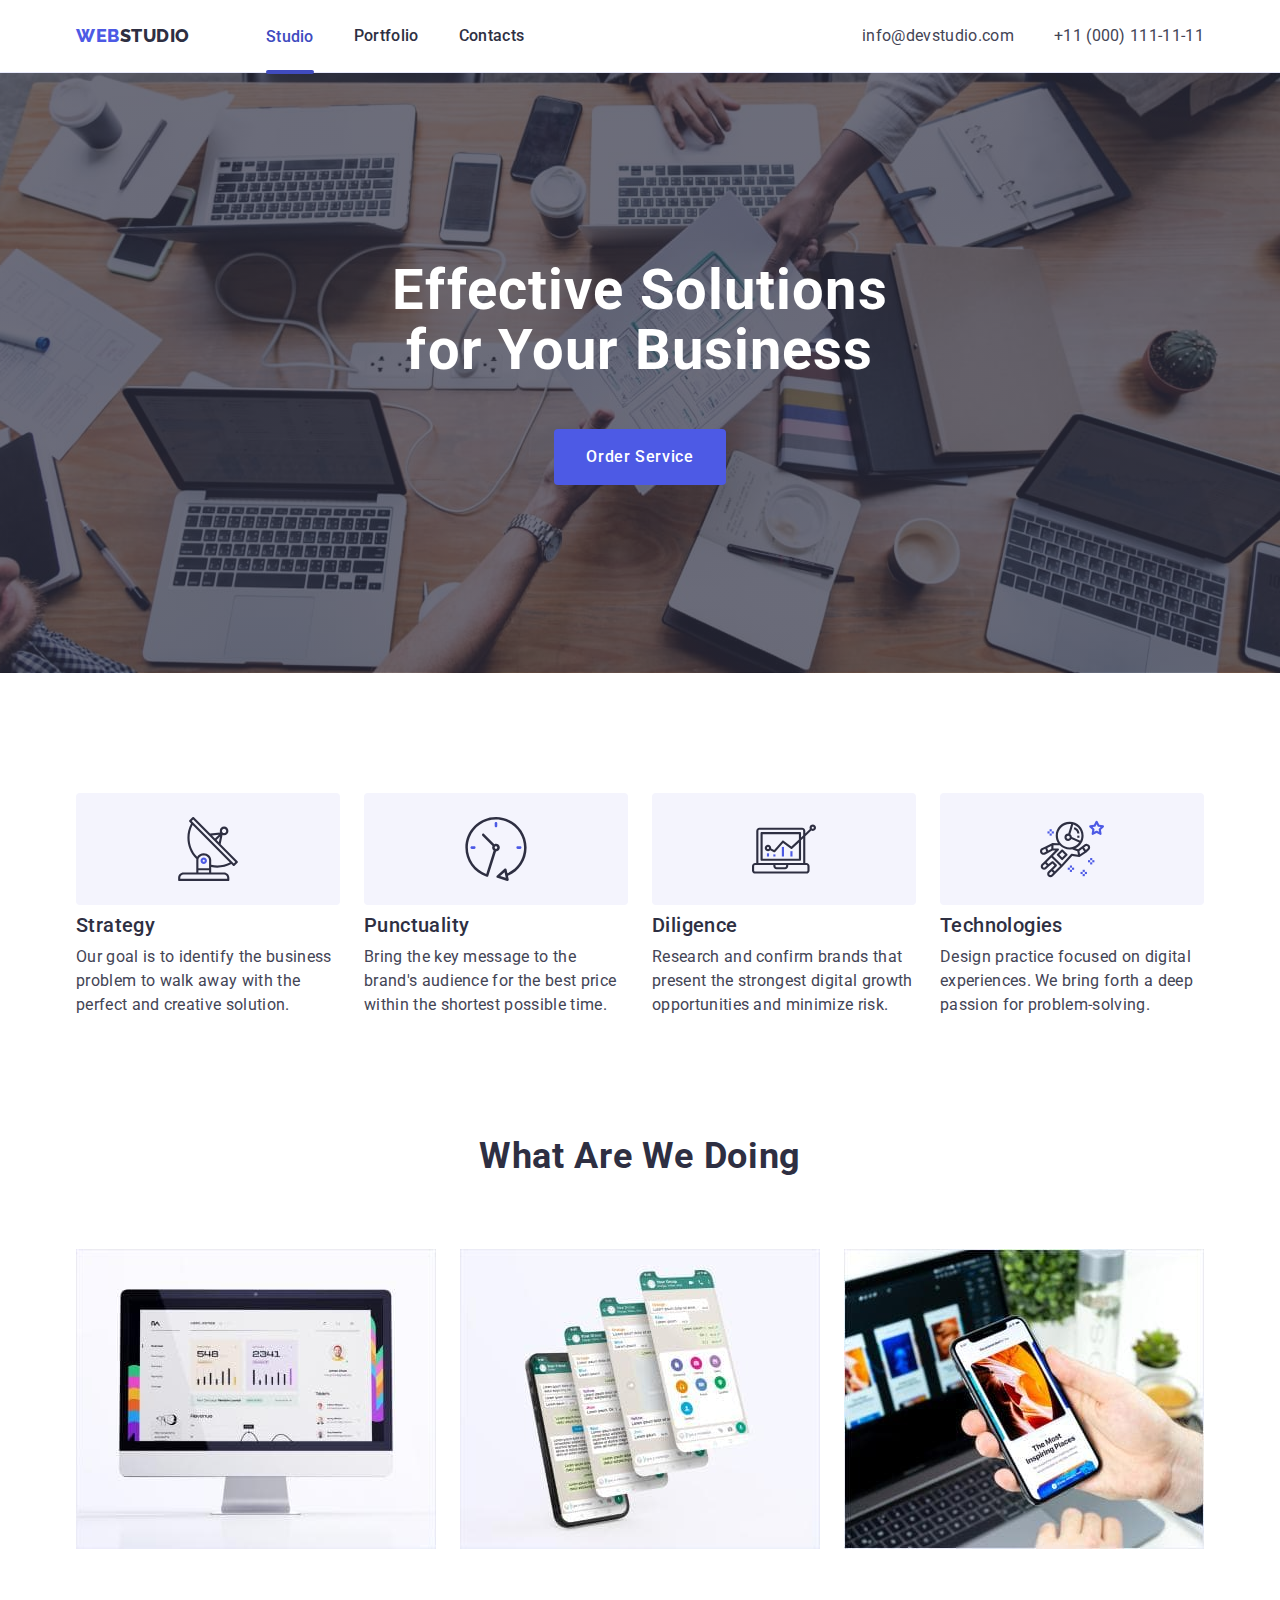
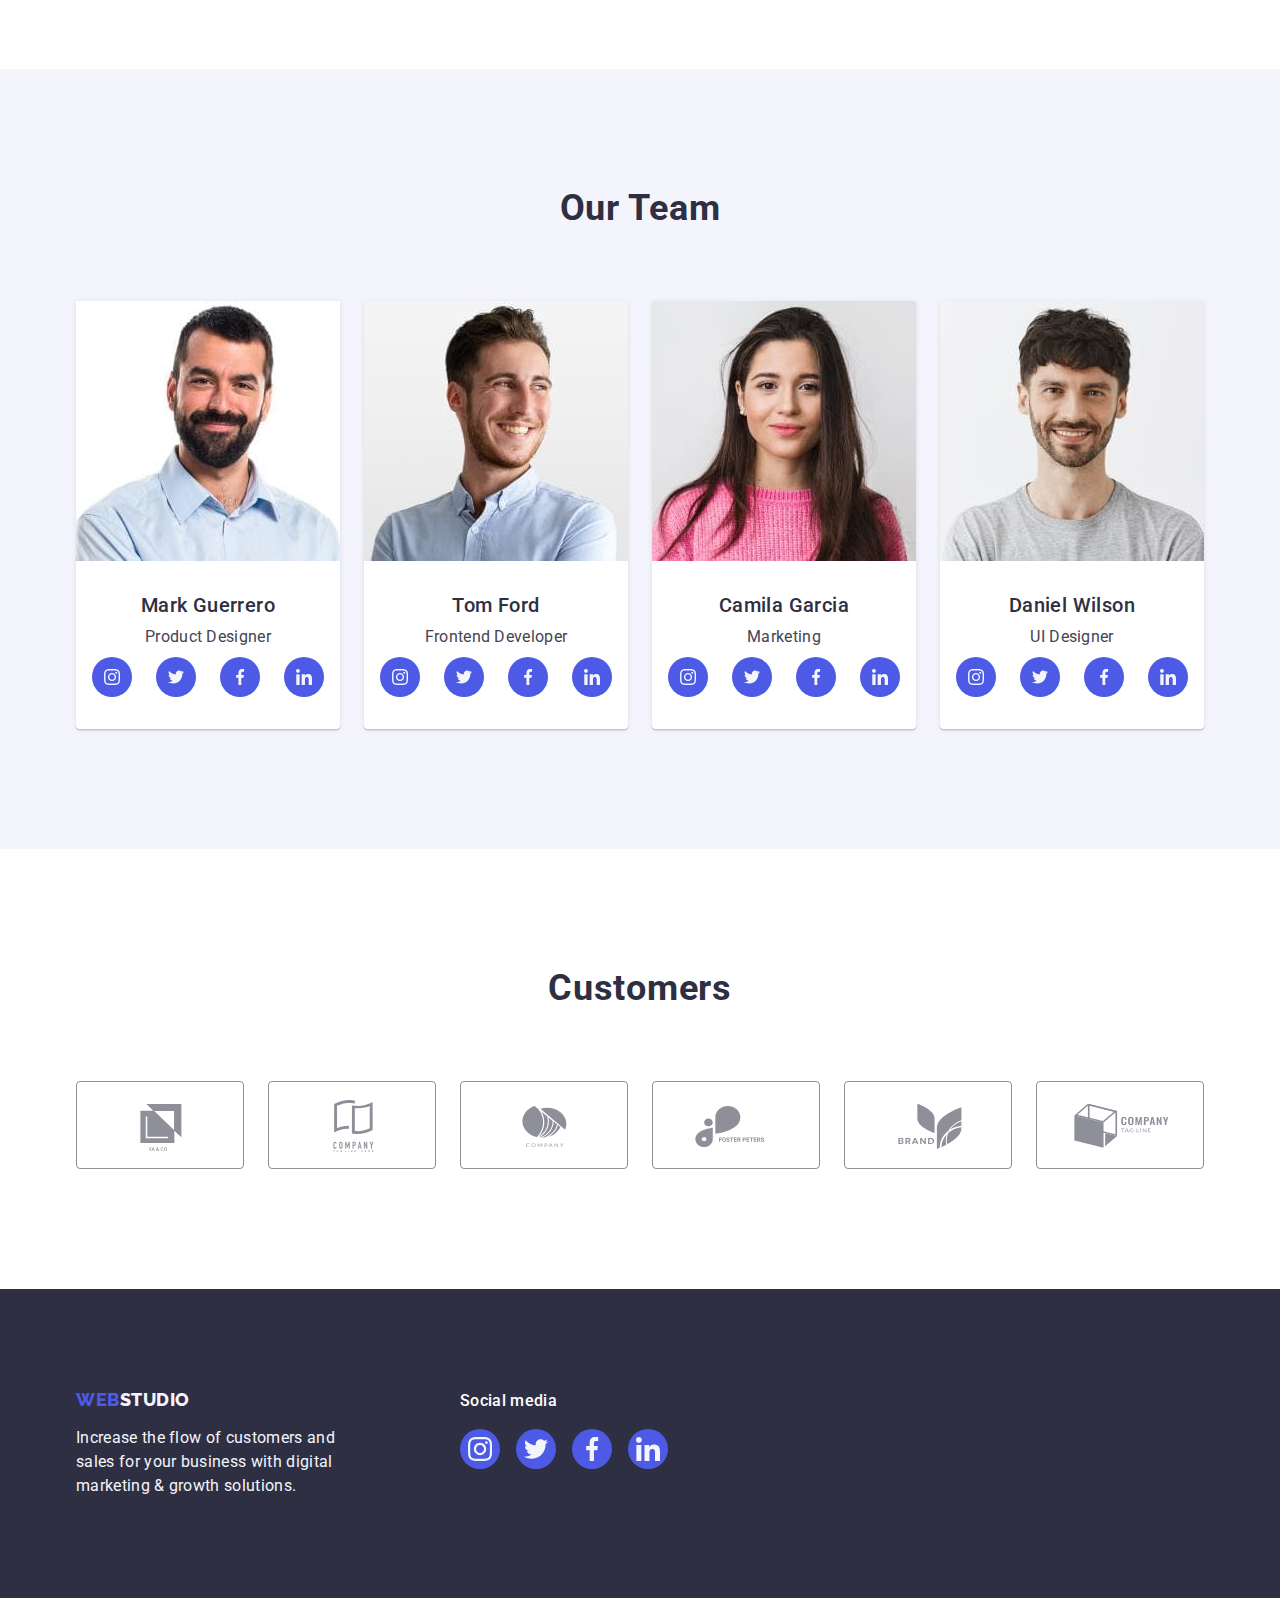
==== index.html @ 76df2cc0 "Initial commit" ====
<!DOCTYPE html>
<html lang="en">
    <head>
        <link rel="stylesheet" href="./css/modern-normalize.min.css" />
        <link rel="preconnect" href="https://fonts.googleapis.com">
        <link rel="preconnect" href="https://fonts.gstatic.com" crossorigin>
        <link
            href="https://fonts.googleapis.com/css2?family=Raleway:wght@800&family=Roboto:wght@400;500;700&display=swap"
            rel="stylesheet">
        <meta charset="utf-8" />
        <meta name="description" content="Web studio services" />
        <title>Web Studio</title>
        <link href="./css/styles.css" rel="stylesheet"/>
    </head>

    <body>
        <header class="header">
            <div class="container header-div">
            <nav class="nav">
                <a class="logo link" href="./index.html">Web<span class="span">Studio</span></a>
                <ul class="list header-ul-l">
                    <li><a class="list-menu-header link current" href="./index.html">Studio</a></li>
                    <li><a class="list-menu-header link" href="./portfolio.html">Portfolio</a></li>
                    <li><a class="list-menu-header link" href="">Contacts</a></li>
                </ul>
            </nav>
            <address class="address">
                <ul class="list header-ul-ll">
                    <li><a class="list-contacts-header link" href="mailto:info@devstudio.com">info@devstudio.com</a></li>
                    <li><a class="list-contacts-header link" href="tel:+110001111111">+11 (000) 111-11-11</a></li>
                </ul>
            </address>
            </div>
        </header>

        <main>
            <section class="first-section container">
                <div class="container">
            <h1 class="title-first-section">Effective Solutions for Your Business</h1>
            <button data-modal-open class="first-section-button" type="button">Order Service</button>
            </div>
            </section>

            <section class="second-section">
                <div class="container">
            <h2 class="visually-hidden">List of features</h2>
            <ul class="l-list-ll-section list">
                <li class="item-l-list-ll-section">
                    <div class="background-icons-ll-section">
                    <svg width="64" height="64">
                        <use href="./images/icons.svg#icon-antenna-1"></use>
                    </svg>
                    </div>
                    <h3 class="second-section-titles">Strategy</h3>
                    <p class="second-section-text">
                        Our goal is to identify the business
                        problem to walk away with the perfect and creative solution.
                    </p>
                </li>
                <li class="item-l-list-ll-section">
                    <div class="background-icons-ll-section">
                    <svg width="64" height="64">
                        <use href="./images/icons.svg#icon-clock-1"></use>
                    </svg>
                    </div>
                    <h3 class="second-section-titles">Punctuality</h3>
                    <p class="second-section-text">
                        Bring the key message to the brand's audience for the best price within the shortest possible time.
                    </p>
                </li>
                <li class="item-l-list-ll-section">
                    <div class="background-icons-ll-section">
                    <svg width="64" height="64">
                        <use href="./images/icons.svg#icon-diagram-1"></use>
                    </svg>
                    </div>
                    <h3 class="second-section-titles">Diligence</h3>
                    <p class="second-section-text">
                        Research and confirm brands that present the strongest digital growth opportunities and minimize risk.
                    </p>
                </li>
                <li class="item-l-list-ll-section">
                    <div class="background-icons-ll-section">
                    <svg width="64" height="64">
                        <use href="./images/icons.svg#icon-astronaut-1"></use>
                    </svg>
                    </div>
                    <h3 class="second-section-titles">Technologies</h3>
                    <p class="second-section-text">
                        Design practice focused on digital experiences. We bring forth a deep passion for problem-solving.
                    </p>
                </li>
            </ul>
            </div>
            </section>

            <section class="third-section">
                <div class="container">
            <h2 class="tytles-h-ll">What are we doing</h2>
            <ul class="l-list-lll-section list">
                <li class="list-l-list-lll-section"><img src="./images/Rectangle_71.jpg" alt="Computer" width="360" height="300" /></li>
                <li class="list-l-list-lll-section"><img src="./images/Rectangle_72.jpg" alt="Displays" width="360" height="300" /></li>
                <li class="list-l-list-lll-section"><img src="./images/Rectangle_73.jpg" alt="Smartphone" width="360" height="300" /></li>
            </ul>
            </div>
            </section>

            <section class="fourth-section">
                <div class="container">
            <h2 class="tytles-h-ll">Our Team</h2>
            <ul class="l-list-llll-section list">
                <li class="list-fourth-section">
                    <img class="img-fourth-section" src="./images/img_1.jpg" alt="Mark"/>
                    <div class="employee-data">
                    <h3 class="fourth-section-h-lll">Mark Guerrero</h3>
                    <p class="fourth-section-p">Product Designer</p>
                    <ul class="list-icons-llll-section list">
                        <li class="background-icons-llll-section">
                            <a class="link-social-llll-section link" href="">
                            <svg class="icons-llll-section" width="16" height="16">
                                <use href="./images/icons.svg#icon-instagram-2"></use>
                            </svg>
                            </a>
                        </li>
                        <li class="background-icons-llll-section">
                            <a class="link-social-llll-section link" href="">
                            <svg class="icons-llll-section" width="16" height="16">
                                <use href="./images/icons.svg#icon-twitter-1"></use>
                            </svg>
                            </a>
                        </li>
                        <li class="background-icons-llll-section">
                            <a class="link-social-llll-section link" href="">
                            <svg class="icons-llll-section" width="16" height="16">
                                <use href="./images/icons.svg#icon-facebook-1"></use>
                            </svg>
                            </a>
                        </li>
                        <li class="background-icons-llll-section">
                            <a class="link-social-llll-section link" href="">
                            <svg class="icons-llll-section" width="16" height="16">
                                <use href="./images/icons.svg#icon-linkedin-1"></use>
                            </svg>
                            </a>
                        </li>
                    </ul>
                    </div>
                </li>
                <li class="list-fourth-section">
                    <img class="img-fourth-section" src="./images/img_2.jpg" alt="Tom"/> 
                    <div class="employee-data">
                    <h3 class="fourth-section-h-lll">Tom Ford</h3>
                    <p class="fourth-section-p">Frontend Developer</p>
                    <ul class="list-icons-llll-section list">
                        <li class="background-icons-llll-section">
                            <a class="link-social-llll-section link" href="">
                                <svg class="icons-llll-section" width="16" height="16">
                                    <use href="./images/icons.svg#icon-instagram-2"></use>
                                </svg>
                            </a>
                        </li>
                        <li class="background-icons-llll-section">
                            <a class="link-social-llll-section link" href="">
                                <svg class="icons-llll-section" width="16" height="16">
                                    <use href="./images/icons.svg#icon-twitter-1"></use>
                                </svg>
                            </a>
                        </li>
                        <li class="background-icons-llll-section">
                            <a class="link-social-llll-section link" href="">
                                <svg class="icons-llll-section" width="16" height="16">
                                    <use href="./images/icons.svg#icon-facebook-1"></use>
                                </svg>
                            </a>
                        </li>
                        <li class="background-icons-llll-section">
                            <a class="link-social-llll-section link" href="">
                                <svg class="icons-llll-section" width="16" height="16">
                                    <use href="./images/icons.svg#icon-linkedin-1"></use>
                                </svg>
                            </a>
                        </li>
                    </ul>
                    </div>
                </li>
                <li class="list-fourth-section">
                    <img class="img-fourth-section" src="./images/img_3.jpg" alt="Camila"/>
                    <div class="employee-data">
                    <h3 class="fourth-section-h-lll">Camila Garcia</h3>
                    <p class="fourth-section-p">Marketing</p>
                    <ul class="list-icons-llll-section list">
                        <li class="background-icons-llll-section">
                            <a class="link-social-llll-section link" href="">
                                <svg class="icons-llll-section" width="16" height="16">
                                    <use href="./images/icons.svg#icon-instagram-2"></use>
                                </svg>
                            </a>
                        </li>
                        <li class="background-icons-llll-section">
                            <a class="link-social-llll-section link" href="">
                                <svg class="icons-llll-section" width="16" height="16">
                                    <use href="./images/icons.svg#icon-twitter-1"></use>
                                </svg>
                            </a>
                        </li>
                        <li class="background-icons-llll-section">
                            <a class="link-social-llll-section link" href="">
                                <svg class="icons-llll-section" width="16" height="16">
                                    <use href="./images/icons.svg#icon-facebook-1"></use>
                                </svg>
                            </a>
                        </li>
                        <li class="background-icons-llll-section">
                            <a class="link-social-llll-section link" href="">
                                <svg class="icons-llll-section" width="16" height="16">
                                    <use href="./images/icons.svg#icon-linkedin-1"></use>
                                </svg>
                            </a>
                        </li>
                    </ul>
                    </div>
                </li>
                <li class="list-fourth-section">
                    <img class="img-fourth-section" src="./images/img_4.jpg" alt="Daniel"/>
                    <div class="employee-data">
                    <h3 class="fourth-section-h-lll">Daniel Wilson</h3>
                    <p class="fourth-section-p">UI Designer</p>
                    <ul class="list-icons-llll-section list">
                        <li class="background-icons-llll-section">
                            <a class="link-social-llll-section link" href="">
                                <svg class="icons-llll-section" width="16" height="16">
                                    <use href="./images/icons.svg#icon-instagram-2"></use>
                                </svg>
                            </a>
                        </li>
                        <li class="background-icons-llll-section">
                            <a class="link-social-llll-section link" href="">
                                <svg class="icons-llll-section" width="16" height="16">
                                    <use href="./images/icons.svg#icon-twitter-1"></use>
                                </svg>
                            </a>
                        </li>
                        <li class="background-icons-llll-section">
                            <a class="link-social-llll-section link" href="">
                                <svg class="icons-llll-section" width="16" height="16">
                                    <use href="./images/icons.svg#icon-facebook-1"></use>
                                </svg>
                            </a>
                        </li>
                        <li class="background-icons-llll-section">
                            <a class="link-social-llll-section link" href="">
                                <svg class="icons-llll-section" width="16" height="16">
                                    <use href="./images/icons.svg#icon-linkedin-1"></use>
                                </svg>
                            </a>
                        </li>
                    </ul>
                    </div>
                </li>
            </ul>
            </div>
            </section>

            <section class="fifth-section">
                <div class="container">
                    <h2 class="tytles-h-ll">Customers</h2>
                    <ul class="list-icons-fifth-section list">
                        <li class="background-icons-fifth-section">
                            <a class="link-icons-fifth-section link" href="">
                            <svg class="svg-fifth-section" width="104" height="56">
                                <use href="./images/icons.svg#icon-Logo"></use>
                            </svg>
                            </a>
                        </li>
                        <li class="background-icons-fifth-section">
                            <a class="link-icons-fifth-section link" href="">
                                <svg class="svg-fifth-section" width="104" height="56">
                                <use href="./images/icons.svg#icon-Logo-1"></use>
                            </svg>
                            </a>
                        </li>
                        <li class="background-icons-fifth-section">
                            <a class="link-icons-fifth-section link" href="">
                                <svg class="svg-fifth-section" width="104" height="56">
                                <use href="./images/icons.svg#icon-Logo-2"></use>
                            </svg>
                            </a>
                        </li>
                        <li class="background-icons-fifth-section">
                            <a class="link-icons-fifth-section link" href="">
                                <svg class="svg-fifth-section" width="104" height="56">
                                <use href="./images/icons.svg#icon-logo_4"></use>
                            </svg>
                            </a>
                        </li>
                        <li class="background-icons-fifth-section">
                            <a class="link-icons-fifth-section link" href="">
                                <svg class="svg-fifth-section" width="104" height="56">
                                <use href="./images/icons.svg#icon-Logo-3"></use>
                            </svg>
                            </a>
                        </li>
                        <li class="background-icons-fifth-section">
                            <a class="link-icons-fifth-section link" href="">
                                <svg class="svg-fifth-section" width="104" height="56">
                                <use href="./images/icons.svg#icon-Logo-4"></use>
                            </svg>
                            </a>
                        </li>
                    </ul>
                </div>
            </section>
        </main>

        <footer class="footer">
            <div class="container all-footer">
                <div class="logo-p-footer">
            <a class="logo-footer link" href="./index.html">Web<span class="second-span">Studio</span></a>
            <p class="footer-p">Increase the flow of customers and sales for your business with digital marketing & growth solutions.</p>
            </div>
            <div class="second-section-footer">
            <p class="p-ll-footer">Social media</p>
            <ul class="list-icons-footer-section list">
                <li class="background-icons-footer-section">
                    <a href="" class="link-social-footer-section link">
                    <svg class="icons-footer-section" width="24" height="24">
                        <use href="./images/icons.svg#icon-instagram-2"></use>
                    </svg>
                    </a>
                </li>
                <li class="background-icons-footer-section">
                    <a href="" class="link-social-footer-section link">
                        <svg class="icons-footer-section" width="24" height="24">
                        <use href="./images/icons.svg#icon-twitter-1"></use>
                    </svg>
                    </a>
                </li>
                <li class="background-icons-footer-section">
                    <a href="" class="link-social-footer-section link">
                        <svg class="icons-footer-section" width="24" height="24">
                        <use href="./images/icons.svg#icon-facebook-1"></use>
                    </svg>
                    </a>
                </li>
                <li class="background-icons-footer-section">
                    <a href="" class="link-social-footer-section link">
                        <svg class="icons-footer-section" width="24" height="24">
                        <use href="./images/icons.svg#icon-linkedin-1"></use>
                    </svg>
                    </a>
                </li>
            </ul>
            </div>
            </div>
        </footer>

        <div data-modal class="backdrop is-hidden">
            <div class="modal-window">
                <button type="button" data-modal-close class="modal-close">
                    <svg class="close" width="8" height="8">
                        <use href="./images/icons.svg#icon-close-black-18dp-2-1"></use>
                    </svg>
                </button>
            </div>
        </div>
        <script src="./js/modal.js"></script>
    </body>
</html>
---- css/styles.css ----
:root{
    --all-background: #FFFFFF;
    --text-color: #2E2F42;
    --logo-first: #4d5ae5;
    --logo-second: #2e2f42;
    --text-header-normal: #2e2f42;
    --text-header-contacts-normal: #434455;
    --text-header-hover: #404BBF;
    --title-background: #2E2F42;
    --title-button-normal: #4D5AE5;
    --title-button-hover: #404BBF;
    --title-text: #FFFFFF;
    --main-background-first: #F4F4FD;
    --text-dark-background: #f4f4fd;
    --first-button-portfolio-normal: #F4F4FD;
    --first-button-portfolio-hover: #404BBF;
    --text-first-button-portfolio: #4d5ae5;
    --text-first-portfolio-hover: #FFFFFF;
    --positions-team:#434455;
    --footer-text: #F4F4FD;
    --first-inscription-cards: #2E2F42;
    --second--inscription-cards: #434455;
    --second-section-text: #434455;
    --second-section-titles: #2e2f42;
    --fourth-section-titles: #2e2f42;
    --tytles-h-ll: #2e2f42;
}

*{
    box-sizing: border-box;
}

body{
    font-family: "Roboto", sans-serif;
    color: #434455;
    background-color: var(--all-background);
}

h1, h2, h3, h4, h5, h6, p{
    margin-top: 0;
    margin-bottom: 0;
} 

ul{
    margin-top: 0;
    margin-bottom: 0;
    padding-left: 0;
}

img{
    display: block;
}

.link{
    text-decoration: none;
}

button{
    cursor: pointer;
}

.container {
    width: 100%;
    max-width: 1158px;
    margin: 0 auto;
    padding-left: 15px;
    padding-right: 15px;
}

.header{
    border-bottom: 1px solid #E7E9FC;
    box-shadow: 0px 2px 1px rgba(46, 47, 66, 0.08),
    0px 1px 1px rgba(46, 47, 66, 0.16),
    0px 1px 6px rgba(46, 47, 66, 0.08);
}

.header-div{
    display: flex;
}

.nav{
    display: flex;
    align-items: center;
}

.header-ul-l{
    display: flex;
}

.header-ul-ll {
    display: flex;
    align-items: center;
}

header .list{
    gap: 40px;
}

.logo{
    color: var(--logo-first);
    text-decoration: none;
    font-family: "Raleway", sans-serif;
    font-size: 18px;
    font-weight: 800;
    text-transform: uppercase;
    line-height: 1.17;
    letter-spacing: 0.03em;
    margin-right: 76px;
}

.span{
    color: var(--logo-second);
}

.portfolio-span {
    color: var(--logo-second);
}

.list{
    list-style: none;
}

.list-menu-header{
    color: var(--text-header-normal);
    font-size: 16px;
    font-weight: 500;
    line-height: 1.5;
    letter-spacing: 0.02em;
    padding: 24px 0;
    display: block;
    transition-property: color;
    transition-duration: 250ms;
    transition-timing-function: cubic-bezier(0.4, 0, 0.2, 1);
}

.list-menu-header:hover,
.list-menu-header:focus{
    color: var(--text-header-hover);
}

.list-menu-header:hover,
.list-menu-header:focus {
    color: var(--text-header-hover);
}

.current{
    position: relative;
    color: #404BBF;
    bottom: -1px;
}

.current::after{
    content: "";
    position: absolute;
    width: 100%;
    height: 4px;
    border-radius: 2px;
    background:#404BBF;
    bottom: 0px;
    left: 0;
    bottom: -1px;
}

.list-menu-header:hover,
.list-menu-header:focus {
    color: var(--text-header-hover);
}

.list{
    list-style: none;
}

.address{
    font-style: normal;
    margin-left: auto;
}

.list-contacts-header{
    color: var(--text-header-contacts-normal);
    font-size: 16px;
    line-height: 1.5;
    letter-spacing: 0.02em;
    padding: 24px 0;
    display: block;
    transition-property: color;
    transition-duration: 250ms;
    transition-timing-function: cubic-bezier(0.4, 0, 0.2, 1);
}

.list-contacts-header:hover,
.list-contacts-header:focus {
    color: var(--text-header-hover);
}

.list-contacts-header:hover,
.list-contacts-header:focus {
    color: var(--text-header-hover);
}

.first-section{
    background-color: var(--title-background);
    text-align: center;
    padding: 188px 0;
    background-image: linear-gradient(rgba(46, 47, 66, 0.7),
                rgba(46, 47, 66, 0.7)), url(../images/hero-bg.jpg);
    background-position: 50% 50%; 
    max-width: 1440px;
    width: 100%;
    background-repeat: no-repeat;
    background-size: cover;
}

.title-first-section{
    color: var(--title-text);
    font-size: 56px;
    font-weight: 700;
    line-height: 1.07;
    letter-spacing: 0.02em;
    width: 100%;
    max-width: 496px;
    margin-left: auto;
    margin-right: auto;
}

.first-section-button{
    background-color: var(--title-button-normal);
    color: var(--title-text);
    font-size: 16px;
    font-weight: 500;
    line-height: 1.5;
    letter-spacing: 0.04em;
    font-family: "Roboto", sans-serif;
    display: block;
    padding: 16px 32px;
    border-radius: 4px;
    min-width: 169px;
    height: 56px;
    border: none;
    cursor: pointer;
    margin-left: auto;
    margin-right: auto;
    margin-top: 48px;
    transition: background-color 250ms cubic-bezier(0.4, 0, 0.2, 1);
}

.first-section-button:hover,
.first-section-button:focus{
    background-color: var(--title-button-hover);
}

.second-section{
    padding: 120px 0;
}

.background-icons-ll-section{
    position: relative;
    width: 264px;
    height: 112px;
    border-radius: 4px;
    background-color:  #F4F4FD;
    margin-bottom: 8px;
    display: flex;
    align-items: center;
    justify-content: center;
}

.visually-hidden {
    position: absolute;
    width: 1px;
    height: 1px;
    margin: -1px;
    border: 0;
    padding: 0;
    white-space: nowrap;
    clip-path: inset(100%);
    clip: rect(0 0 0 0);
    overflow: hidden;
}

.l-list-ll-section{
    gap: 24px;
    display: flex;
}

.item-l-list-ll-section{
    width: calc((100% - 72px)/4);
}

.ll-list-ll-section>li{
    border: 1px solid #E7E9FC;
}

.second-section-titles{
    color: var(--second-section-titles);
    font-size: 20px;
    font-weight: 500;
    line-height: 1.2;
    letter-spacing: 0.02em;
    text-align: left;
    margin-bottom: 8px;
}

.second-section-text{
    font-size: 16px;
    line-height: 1.5;
    letter-spacing: 0.02em;
    text-align: left;
    color: var(--second-section-text);
}

.third-section{
    padding-bottom: 120px;
}

.tytles-h-ll{
    font-size: 36px;
    font-weight: 700;
    line-height: 1.11;
    letter-spacing: 0.02em;
    text-align: center;
    text-transform: capitalize;
    color: var(--tytles-h-ll);
    margin-bottom: 72px;
    margin-left: auto;
    margin-right: auto;
}

.l-list-lll-section {
    display: flex;
    gap: 24px;
    justify-content: center;
}

.list-l-list-lll-section{
    width: calc((100% - 48px)/3);
}

.fourth-section{
    background-color: var(--main-background-first);
    padding: 120px 0;
}

.l-list-llll-section{
    display: flex;
    gap: 24px;
    justify-content: center;
}

.img-fourth-section{
    max-width: 264px;
    width:100%;
}

.list-icons-llll-section{
    display: flex;
    gap: 24px;
    justify-content: center;
    margin-top: 8px;
}

.background-icons-llll-section{
    position: relative;
    width: 40px;
    height: 40px;
}

.link-social-llll-section {
    width: 100%;
    height: 100%;
    background-color: #4D5AE5;
    border-radius: 50%;
    display: flex;
    align-items: center;
    justify-content: center;
    transition-property: background-color;
    transition-duration: 250ms;
    transition-timing-function: cubic-bezier(0.4, 0, 0.2, 1);
}

.link-social-llll-section:hover,
.link-social-llll-section:focus {
    background-color: #404bbf;
}

.icons-llll-section{
    fill:#f4f4fd;
}

.list-fourth-section{
    background-color: #FFFFFF;
    border-radius: 0px 0px 4px 4px;
    box-shadow: 0px 2px 1px 0px rgba(46, 47, 66, 0.08), 0px 1px 1px 0px rgba(46, 47, 66, 0.16), 0px 1px 6px 0px rgba(46, 47, 66, 0.08);
    width: calc((100% - 72px)/4);
}

.employee-data{
    padding: 32px 0;
}

.fourth-section-h-lll{
    color: var(--fourth-section-titles);
    font-size: 20px;
    font-weight: 500;
    line-height: 1.2;
    letter-spacing: 0.02em;
    text-align: center;    
    margin-bottom: 8px;
}

.fourth-section-p {
    color: var(--positions-team);
    font-size: 16px;
    line-height: 1.5;
    letter-spacing: 0.02em;
    text-align: center;
}

.fifth-section{
    padding: 120px 0;
}

.list-icons-fifth-section{
    display: flex;
    gap: 24px;
}

.background-icons-fifth-section{
    width: calc((100% - 24px*5)/6);
    height: 88px;
}

.link-icons-fifth-section{
    width: 100%;
    height: 100%;
    border: 1px solid #8e8f99;
    border-radius: 4px;
    display: flex;
    align-items: center;
    justify-content: center;
    color: #8e8f99;
    transition: border-color 250ms cubic-bezier(0.4, 0, 0.2, 1),
        color 250ms cubic-bezier(0.4, 0, 0.2, 1);
}

.link-icons-fifth-section:hover,
.link-icons-fifth-section:focus{
    border-color: #404bbf;
    color: #404bbf;
}

.svg-fifth-section{
    fill: currentColor;
}

.footer{
    background-color: var(--title-background);
    padding: 100px 0;
}

.all-footer{
    display: flex;
    align-items: baseline;
}

.logo-p-footer{
    margin-right: 120px;
}

.logo-footer{
    color: var(--logo-first);
    text-decoration: none;
    font-family: "Raleway", sans-serif;
    font-size: 18px;
    font-weight: 800;
    text-transform: uppercase;
    line-height: 1.17;
    letter-spacing: 0.03em;
    display: inline-block;
    margin-bottom: 16px;
}

.second-span {
    color: var(--text-dark-background);
}

.footer-p{
    color: var(--footer-text);
    font-size: 16px;
    line-height: 1.5;
    letter-spacing: 0.02em;
    text-align: left;
    width: 100%;
    max-width: 264px;
}

.p-ll-footer{
    font-size: 16px;
    font-style: normal;
    font-weight: 500;
    line-height: 1.5;
    letter-spacing: 0.02em;
    color: #FFFFFF;
    margin-bottom: 16px;
}

.list-icons-footer-section{
    display: flex;
    gap: 16px;
}

.background-icons-footer-section{
    width: 40px;
    height: 40px;
}

.link-social-footer-section{
    width: 100%;
    height: 100%;
    background-color: #4d5ae5;
    border-radius: 50%;
    align-items: center;
    justify-content: center;
    display: flex;
    transition: background-color 250ms cubic-bezier(0.4, 0, 0.2, 1); 
}

.link-social-footer-section:hover,
.link-social-footer-section:focus{
    background-color: #31d0aa;
}

.icons-footer-section{
    fill: #f4f4fd;
}

.backdrop{
    background-color: rgba(46, 47, 66, 0.40);
    width: 100%;
    height: 100%;
    position: fixed;    
    top: 0;
    left: 0;
    transition: opacity 250ms cubic-bezier(0.4, 0, 0.2, 1), visibility 250ms cubic-bezier(0.4, 0, 0.2, 1);
}

.is-hidden{
    visibility: hidden;
    opacity: 0;
    pointer-events: none;
}

.modal-window{
    position: absolute;
    top: 50%;
    left: 50%;
    transform: translate(-50%, -50%) scale(1);
    background: #fcfcfc;
    width: 408px;
    min-height: 584px;
    border-radius: 4px;
    box-shadow: 0px 1px 1px rgba(0, 0, 0, 0.14),
        0px 1px 3px rgba(0, 0, 0, 0.12),
        0px 2px 1px rgba(0, 0, 0, 0.2);
    transition: transform 250ms cubic-bezier(0.4, 0, 0.2, 1);
}

.modal-close{
    position: absolute;
    background-color: #e7e9fc;
    width: 24px;
    height: 24px;
    top:24px;
    right: 24px;
    border: 1px solid rgba(0, 0, 0, 0.1);
    border-radius: 50%;
    display: flex;
    align-items: center;
    justify-content: center;
    padding: 0;
    transition: background-color 250ms cubic-bezier(0.4, 0, 0.2, 1), border 250ms cubic-bezier(0.4, 0, 0.2, 1);
}

.modal-close:hover,
.modal-close:focus{
    background-color: #404bbf;
    border: none;
    fill:#ffffff;
}

.close{
    transition: fill 250ms cubic-bezier(0.4, 0, 0.2, 1);
}



.first-section-portfolio{
    padding: 96px 0 120px 0;
}

.portfolio-l-list{
    display: flex;
    gap: 24px;
    justify-content: center;
    margin-bottom: 72px;
}

.first-button {
    background-color: var(--first-button-portfolio-normal);
    color: var(--text-first-button-portfolio);
    font-family: "Roboto", sans-serif;
    font-size: 16px;
    font-weight: 500;
    line-height: 1.5;
    letter-spacing: 0.04em;
    text-align: center;
    border-radius: 4px;
    border: 1px solid #E7E9FC;
    padding: 12px 24px;
    transition: color 250ms cubic-bezier(0.4, 0, 0.2, 1),
        background-color 250ms cubic-bezier(0.4, 0, 0.2, 1),
        border-color 250ms cubic-bezier(0.4, 0, 0.2, 1),
        box-shadow 250ms cubic-bezier(0.4, 0, 0.2, 1);
}

.first-button:hover,
.first-button:focus{
    background-color: var(--first-button-portfolio-hover);
    color: var(--text-first-portfolio-hover);
    border: 1px solid transparent;
    box-shadow: 0px 3px 1px rgba(0, 0, 0, 0.1),
        0px 2px 1px rgba(0, 0, 0, 0.08),
        0px 2px 2px rgba(0, 0, 0, 0.12);
}

.portfolio-ll-list{
    display: flex;
    flex-wrap: wrap;
    column-gap: 24px;
    row-gap: 48px;
}

.item-portfolio-ll-list{
    width: calc((100% - 48px) / 3);
}

.link-portfolio-ll-list{
    display: block;
    transition-property: box-shadow;
        transition-duration: 250ms;
        transition-timing-function: cubic-bezier(0.4, 0, 0.2, 1);
}

.link-portfolio-ll-list:hover,
.link-portfolio-ll-list:focus{
    box-shadow: 0px 1px 6px rgba(46, 47, 66, 0.08),
        0px 1px 1px rgba(46, 47, 66, 0.16),
        0px 2px 1px rgba(46, 47, 66, 0.08);
}

.img-overlay-portfolio{
    position: relative;
    overflow: hidden;
    width: 100%;
    height: 100%;
}

.overlay-portfolio{
    position: absolute;
    top: 0;
    left: 0;
    width: 100%;
    height: 100%;
    background-color: #4D5AE5;
    font-size: 16px;
    font-style: normal;
    font-weight: 400;
    line-height: 24px;
    letter-spacing: 0.32px;
    color: #F4F4FD;
    padding: 40px 32px;
    transform: translateY(100%);
    z-index: 3;
    transition-property: transform;
    transition-duration: 250ms;
    transition-timing-function: cubic-bezier(0.4, 0, 0.2, 1);
}

.link-portfolio-ll-list:hover .overlay-portfolio,
.link-portfolio-ll-list:focus .overlay-portfolio{
    transform: translateY(0);
}

.application-data{
    padding: 32px 16px;
    border: 1px solid #E7E9FC;
    border-top: none;
}

.title-text-cards-portfolio{
    color:var(--first-inscription-cards);
    font-size: 20px;
    font-weight: 500;
    line-height: 1.2;
    letter-spacing: 0.02em;
    text-align: left;
    margin-bottom: 8px;
}

.text-cards-portfolio{
    color: var(--second--inscription-cards);
    font-size: 16px;
    line-height: 1.5;
    letter-spacing: 0.02em;
}
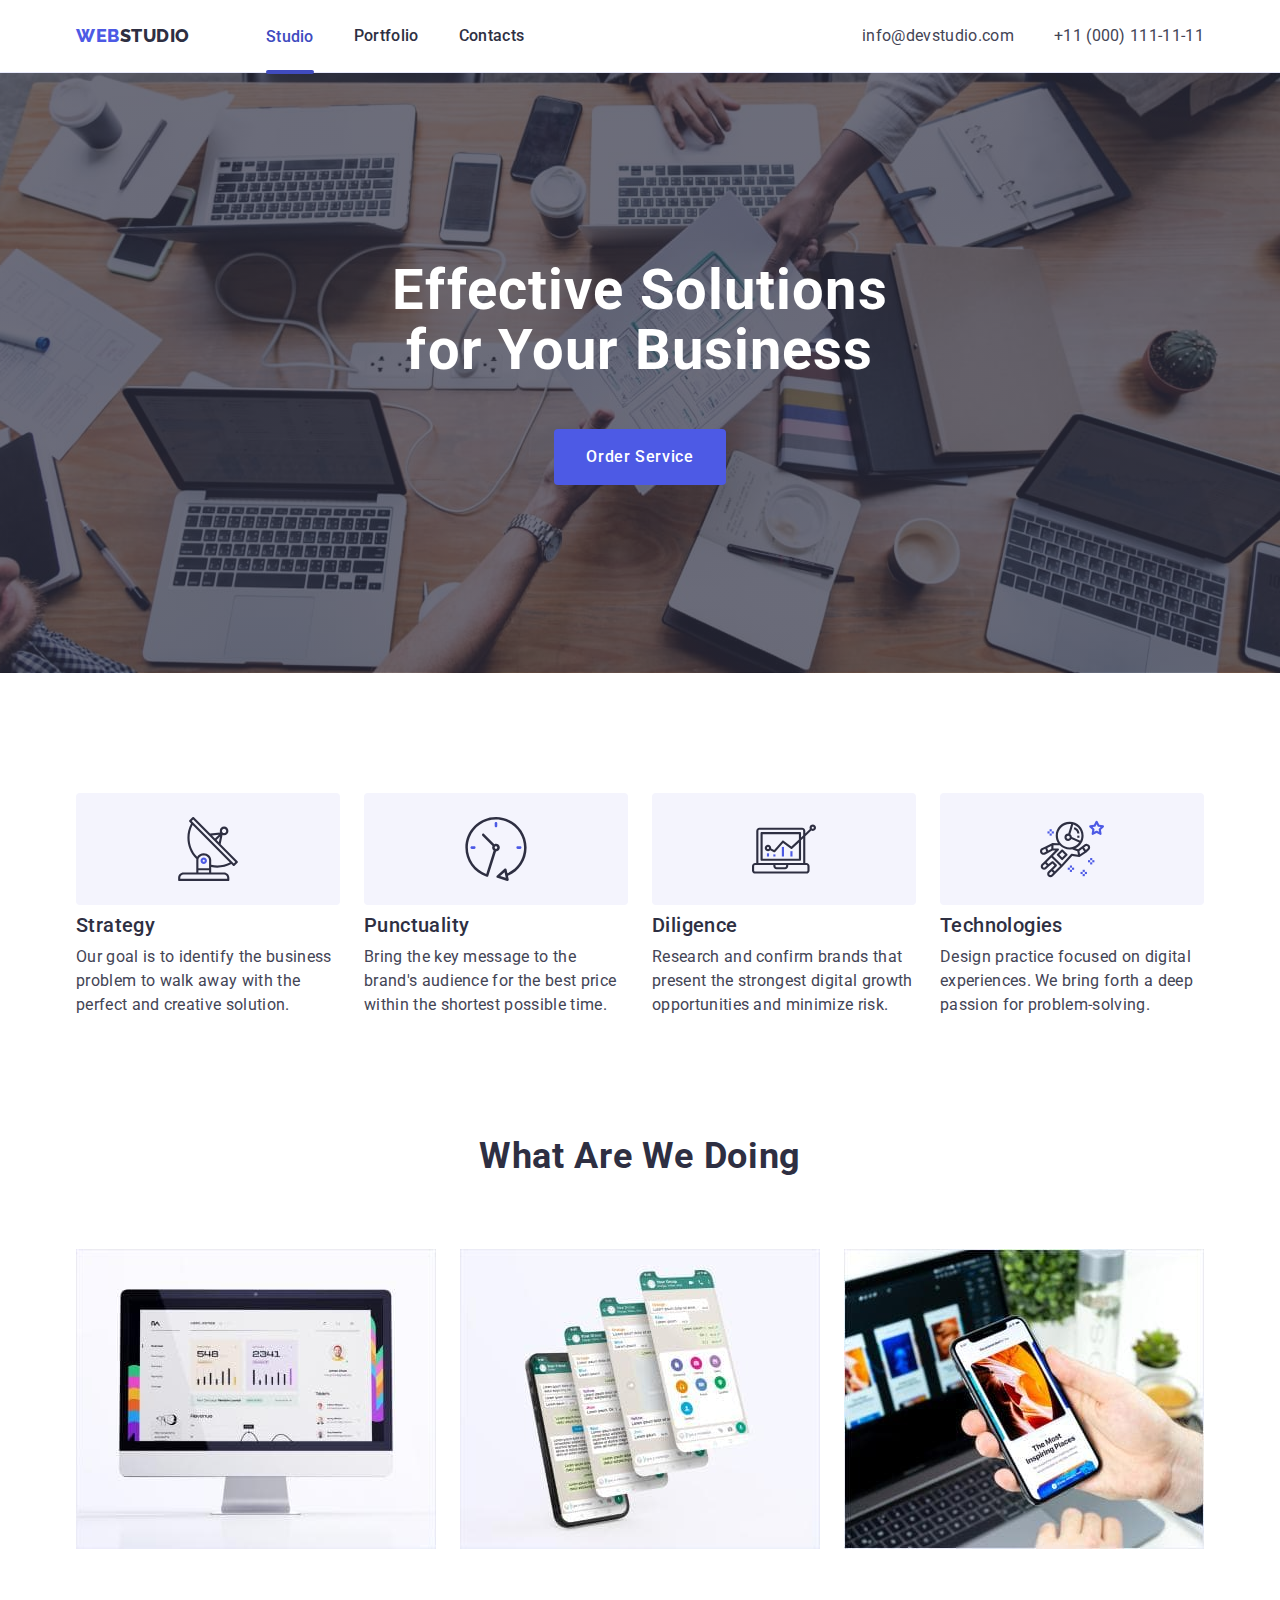
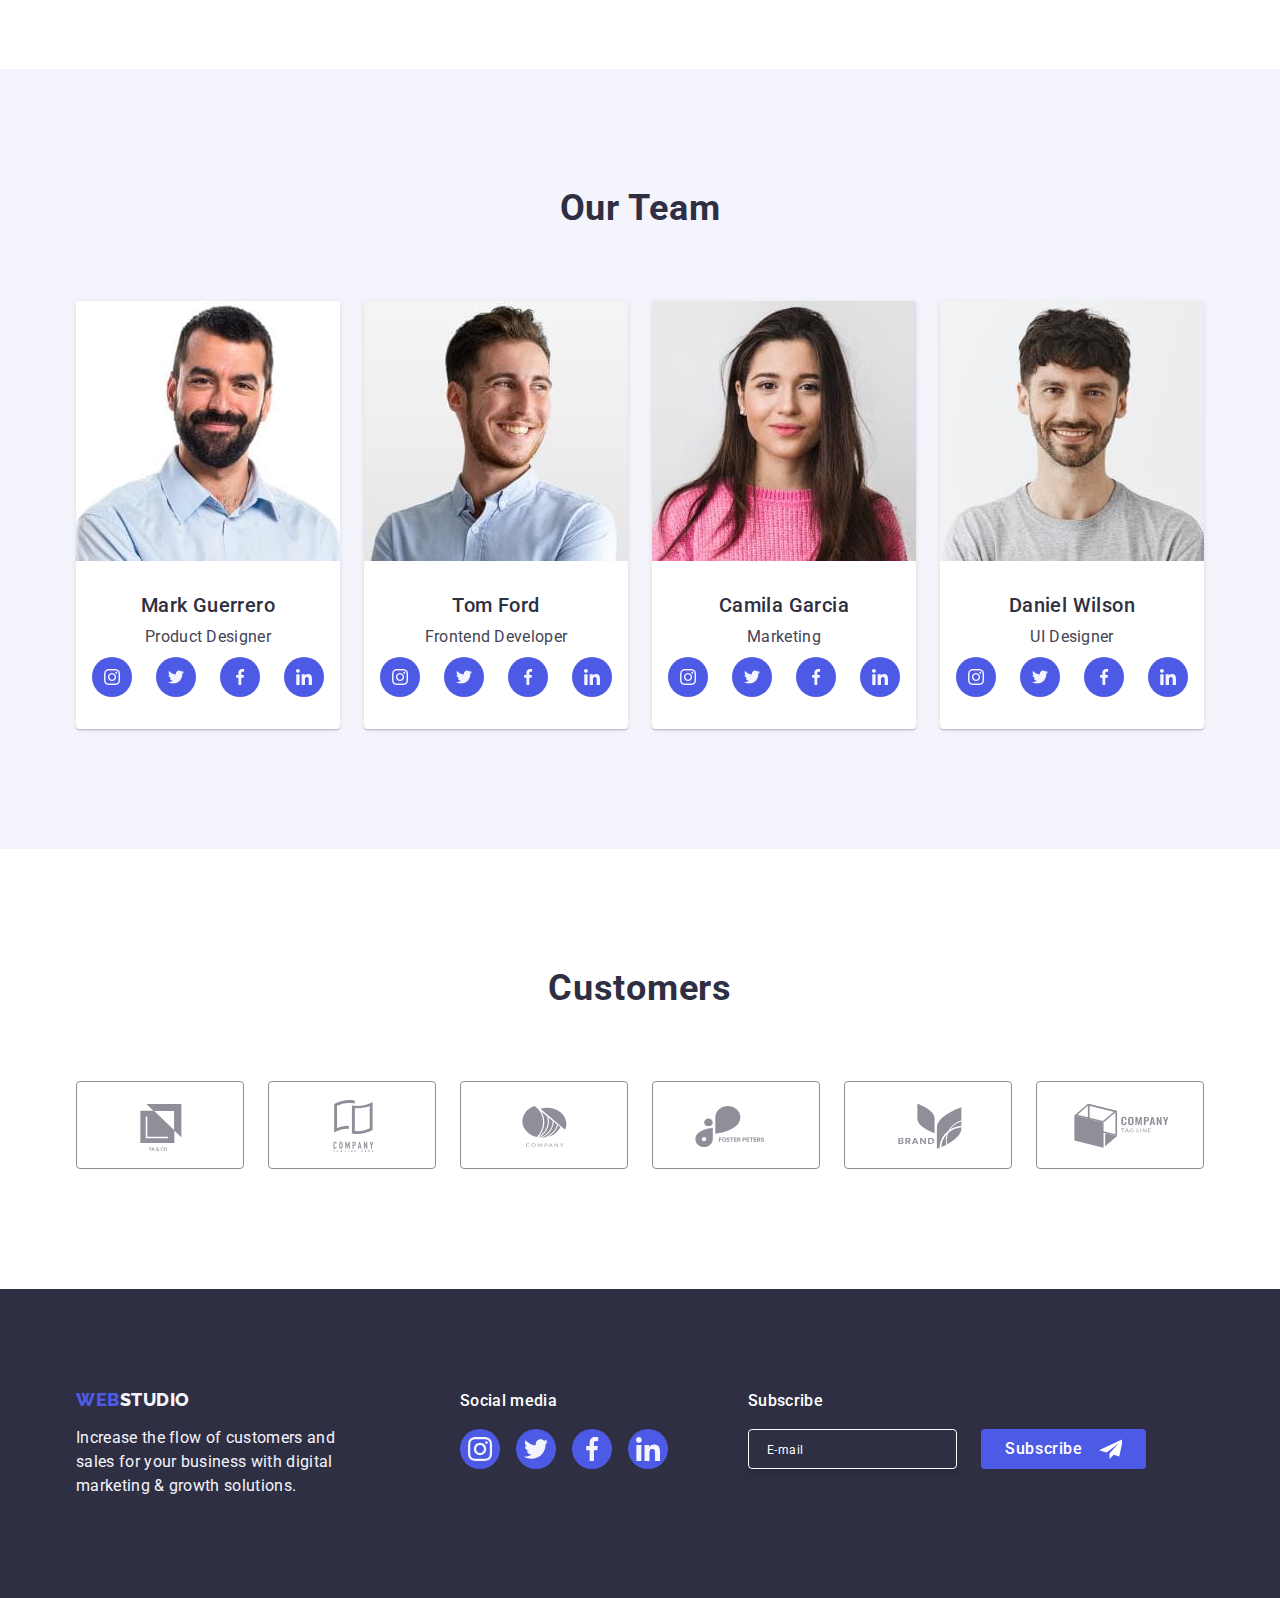
==== commit 239bee4e: "first-footer" ====
--- a/index.html
+++ b/index.html
@@ -351,6 +351,21 @@
                 </li>
             </ul>
             </div>
+            <div class="feedback">
+            <div>
+                <label class="message-footer">
+                    Subscribe
+                    <input class="form-message-footer" type="email" name="E-mail" placeholder="E-mail"/>
+                </label>
+            </div>
+            <div>
+                <button class="footer-button" type="submit">Subscribe
+                <svg width="24px" height="24px">
+                    <use href="./images/icons.svg#telegram-icon"></use>
+                </svg>
+                </button>
+            </div>
+            </div>
             </div>
         </footer>
 
--- a/css/styles.css
+++ b/css/styles.css
@@ -533,6 +533,68 @@
     fill: #f4f4fd;
 }
 
+.feedback{
+    position: relative;
+}
+
+.message-footer{
+    display: flex;
+    flex-direction: column;
+    margin-left: 80px;
+    gap: 16px;
+    font-size: 16px;
+    font-style: normal;
+    font-weight: 500;
+    line-height: 1.5;
+    letter-spacing: 0.32px;
+    color: #FFFFFF;
+}
+
+.form-message-footer{
+    border-radius: 4px;
+    border: 1px solid #FFF;
+    box-shadow: 0px 4px 4px 0px rgba(0, 0, 0, 0.15);
+    background-color: var(--title-background);
+    max-width: 264px;
+    width: 100%;
+    height: 40px;
+}
+
+.form-message-footer::placeholder{
+    font-size: 12px;
+    font-style: normal;
+    font-weight: 400;
+    line-height: 24px;
+    letter-spacing: 0.48px;
+    color: #FFFFFF;
+    padding: 8px 16px;
+}
+
+.footer-button{
+    font-size: 16px;
+    font-style: normal;
+    font-weight: 500;
+    line-height: 1.5;
+    letter-spacing: 0.64px;
+    text-align: center;
+    color: #FFFFFF;
+    background-color: #4D5AE5;
+    border: #4D5AE5;
+    border-radius: 4px;
+    max-width: 165px;
+    width: 100%;
+    height: 40px;
+    display: flex;
+    padding: 8px 24px;
+    justify-content: center;
+    align-items: center;
+    gap: 16px;
+    position: absolute;
+    bottom: 0;
+    left: 100%;
+    margin-left: 24px;
+}
+
 .backdrop{
     background-color: rgba(46, 47, 66, 0.40);
     width: 100%;
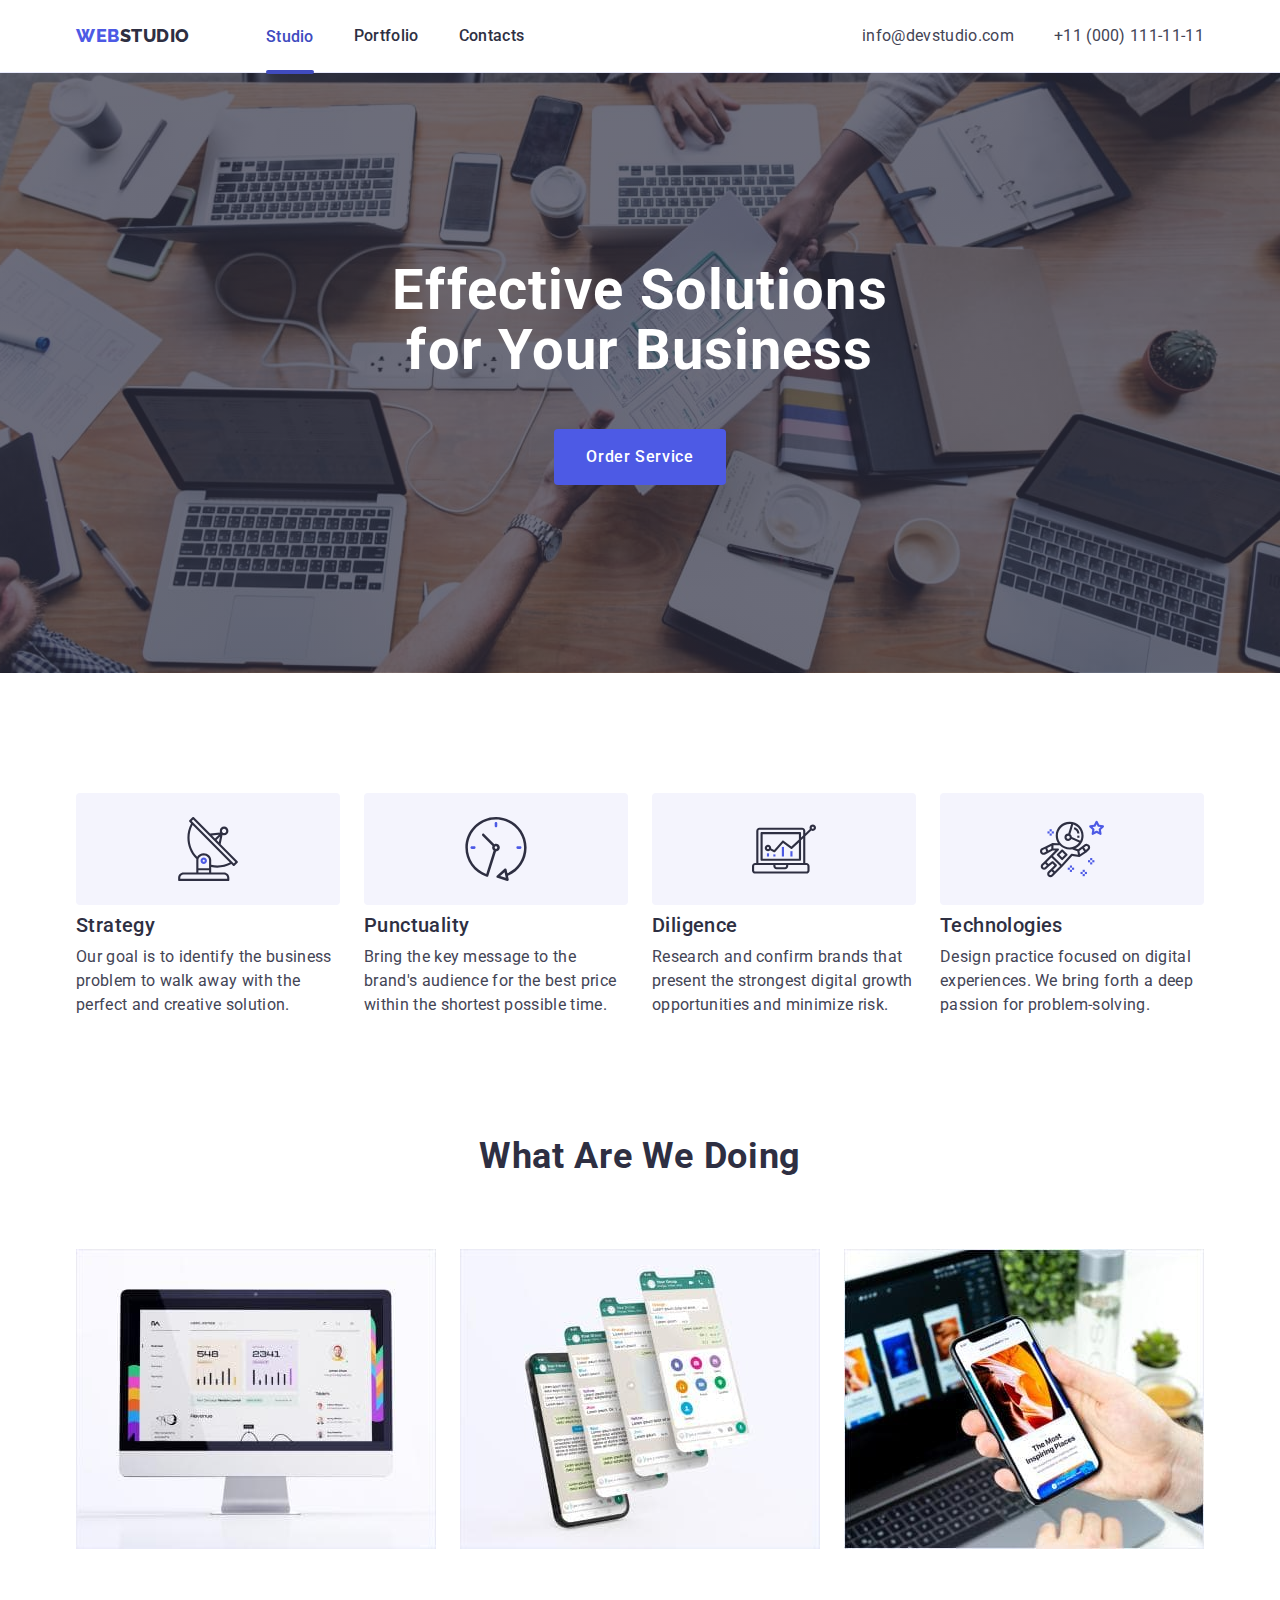
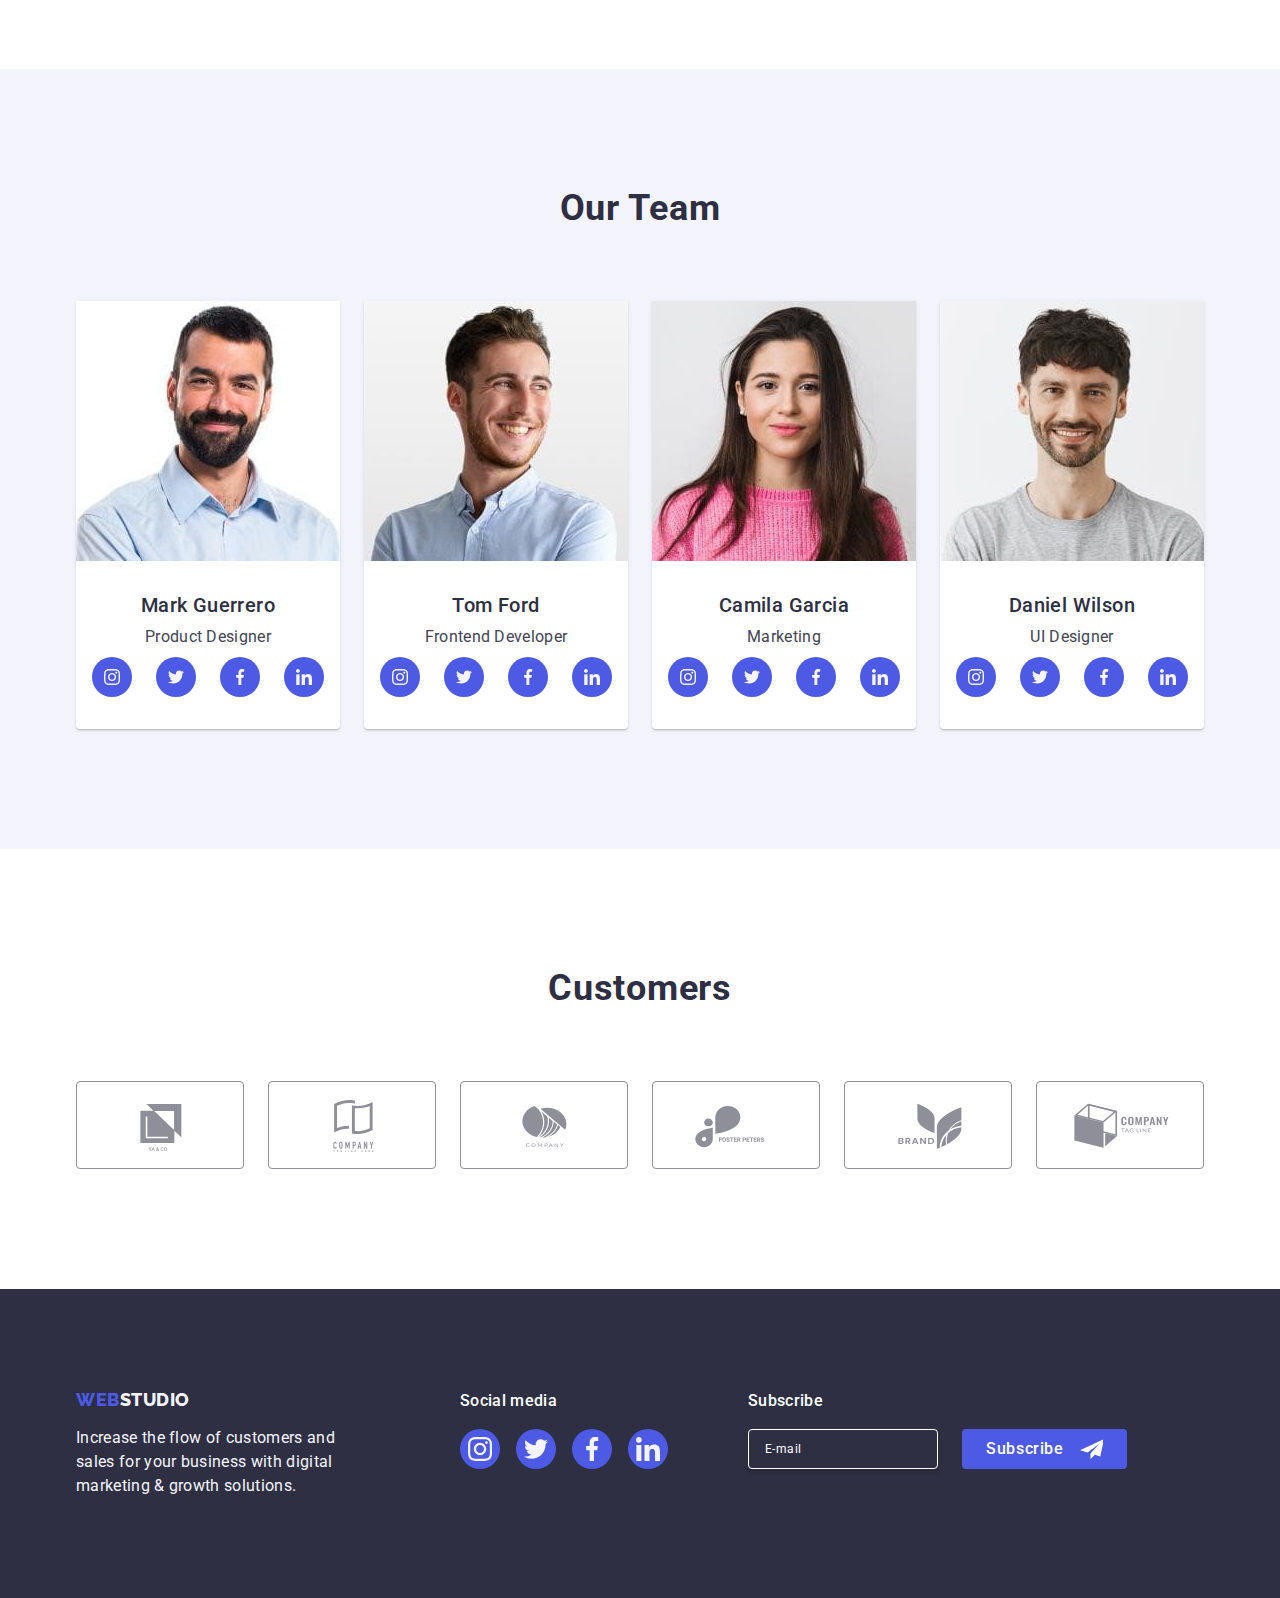
==== commit acea7752: "Update index.html" ====
--- a/index.html
+++ b/index.html
@@ -352,19 +352,17 @@
             </ul>
             </div>
             <div class="feedback">
-            <div>
+                <p class="subscribe">Subscribe</p>
+                <form class="form-footer">
                 <label class="message-footer">
-                    Subscribe
-                    <input class="form-message-footer" type="email" name="E-mail" placeholder="E-mail"/>
+                    <input class="form-message-footer" type="email" name="e-mail" placeholder="E-mail"/>
                 </label>
-            </div>
-            <div>
                 <button class="footer-button" type="submit">Subscribe
-                <svg width="24px" height="24px">
+                <svg class="svg-footer-button" width="24" height="24">
                     <use href="./images/icons.svg#telegram-icon"></use>
                 </svg>
                 </button>
-            </div>
+                </form>
             </div>
             </div>
         </footer>
@@ -376,8 +374,51 @@
                         <use href="./images/icons.svg#icon-close-black-18dp-2-1"></use>
                     </svg>
                 </button>
-            </div>
-        </div>
+                <p class="title-modal-window">Leave your contacts and we will call you back</p>
+                <form>
+                    <div class="ansver-modal-window">
+                        <label class="label-modal-window" for="user-name">Name</label>
+                            <div class="form-ansver-modal-window">
+                                <input class="input-ansver-modal-window" type="text" name="username" id="user-name" />
+                                <svg class="icon-ansver-modal-window" width="18" height="18">
+                                    <use href="./images/icons.svg#icon-person-black-18dp-1"></use>
+                                </svg>
+                            </div>
+                    </div>
+
+                    <div class="ansver-modal-window">
+                        <label class="label-modal-window" for="user-tel">Phone</label>
+                            <div class="form-ansver-modal-window">
+                                <input class="input-ansver-modal-window" type="tel" name="usertel" id="user-tel" />
+                                <svg class="icon-ansver-modal-window" width="18" height="18">
+                                    <use href="./images/icons.svg#icon-phone-black-18dp-1"></use>
+                                </svg>
+                            </div>
+                    </div>
+
+                    <div class="ansver-modal-window">
+                        <label class="label-modal-window" for="user-email">Email</label>
+                            <div class="form-ansver-modal-window">
+                            <input class="input-ansver-modal-window" type="email" name="useremail" id="user-email" />
+                            <svg class="icon-ansver-modal-window" width="18" height="18">
+                            <use href="./images/icons.svg#icon-email-black-18dp-1"></use>
+                        </svg>
+                        </div>
+                    </div>
+
+                    <label class="label-textarea-modal-window" for="comment">Comment</label>
+                    <textarea class="textarea-modal-window" id="comment" name="comment" placeholder="Text input"></textarea>
+                    
+                    <div class="all-checkbox">
+                    <label class="label-checkbox-modal-window" for="checkbox"></label>
+                    <input class="checkbox" type="checkbox" name="checkbox" id="checkbox" />
+                    <span class="text-checkbox">I accept the terms and conditions of the <span class="link-checkbox">Privacy Policy</span></span>
+                    </div>
+
+                    <button class="modal-button" type="submit">Send</button>
+                </form>
+            </div>
+            </div>
         <script src="./js/modal.js"></script>
     </body>
 </html>--- a/css/styles.css
+++ b/css/styles.css
@@ -535,55 +535,61 @@
 
 .feedback{
     position: relative;
-}
-
-.message-footer{
-    display: flex;
-    flex-direction: column;
     margin-left: 80px;
-    gap: 16px;
+}
+
+.subscribe{
     font-size: 16px;
     font-style: normal;
     font-weight: 500;
     line-height: 1.5;
     letter-spacing: 0.32px;
     color: #FFFFFF;
+    margin-bottom: 16px;
+}
+
+.form-footer{
+    display: flex;
+    gap: 24px;
 }
 
 .form-message-footer{
     border-radius: 4px;
     border: 1px solid #FFF;
     box-shadow: 0px 4px 4px 0px rgba(0, 0, 0, 0.15);
-    background-color: var(--title-background);
+    background-color: transparent;
     max-width: 264px;
     width: 100%;
     height: 40px;
-}
-
-.form-message-footer::placeholder{
     font-size: 12px;
     font-style: normal;
     font-weight: 400;
-    line-height: 24px;
-    letter-spacing: 0.48px;
+    line-height: 1.5;
+    letter-spacing: 0.04em;
     color: #FFFFFF;
     padding: 8px 16px;
 }
 
+.form-message-footer::placeholder{
+    color: #FFFFFF;
+}
+
 .footer-button{
-    font-size: 16px;
-    font-style: normal;
-    font-weight: 500;
-    line-height: 1.5;
-    letter-spacing: 0.64px;
+    font-family: "Roboto", sans-serif;
+    font-size: 16px;
+    font-style: normal;
+    font-weight: 500;
+    line-height: 1.5;
+    letter-spacing: 0.04em;
     text-align: center;
     color: #FFFFFF;
     background-color: #4D5AE5;
-    border: #4D5AE5;
+    border: none;
     border-radius: 4px;
     max-width: 165px;
     width: 100%;
     height: 40px;
+    cursor: pointer;
     display: flex;
     padding: 8px 24px;
     justify-content: center;
@@ -593,6 +599,12 @@
     bottom: 0;
     left: 100%;
     margin-left: 24px;
+    transition: background-color 250ms cubic-bezier(0.4, 0, 0.2, 1);
+}
+
+.footer-button:hover,
+.footer-button:focus {
+    background-color: var(--title-button-hover);
 }
 
 .backdrop{
@@ -613,6 +625,7 @@
 
 .modal-window{
     position: absolute;
+    padding: 24px;
     top: 50%;
     left: 50%;
     transform: translate(-50%, -50%) scale(1);
@@ -639,7 +652,7 @@
     align-items: center;
     justify-content: center;
     padding: 0;
-    transition: background-color 250ms cubic-bezier(0.4, 0, 0.2, 1), border 250ms cubic-bezier(0.4, 0, 0.2, 1);
+    transition: background-color, fill 250ms cubic-bezier(0.4, 0, 0.2, 1), border 250ms cubic-bezier(0.4, 0, 0.2, 1);
 }
 
 .modal-close:hover,
@@ -652,6 +665,169 @@
 .close{
     transition: fill 250ms cubic-bezier(0.4, 0, 0.2, 1);
 }
+
+.title-modal-window{
+    font-size: 16px;
+    font-style: normal;
+    font-weight: 500;
+    line-height: 1.5;
+    letter-spacing: 0.32px;
+    color: #2E2F42;
+    text-align: center;
+    padding-top: 48px;
+    padding-bottom: 8px;
+    max-width: 360px;
+    width: 100%;
+}
+
+.ansver-modal-window{
+    margin-top: 8px;
+}
+
+.form-ansver-modal-window{
+    position: relative;
+    margin-top: 4px;
+}
+
+.label-modal-window{
+    font-size: 12px;
+    font-style: normal;
+    font-weight: 400;
+    line-height: 1.167;
+    letter-spacing: 0.48px;
+    color: #8E8F99;
+}
+
+.input-ansver-modal-window{
+    width: 100%;
+    height: 40px;
+    border-radius: 4px;
+    border: 1px solid rgba(46, 47, 66, 0.40);
+    background-color: transparent;
+    outline: transparent;
+    padding: 0 10px 0 38px;
+    transition: border 250ms cubic-bezier(0.4, 0, 0.2, 1);
+}
+
+.input-ansver-modal-window:focus{
+    border: 1px solid #4D5AE5;
+}
+
+.icon-ansver-modal-window {
+    position: absolute;
+    top: 50%;
+    transform: translateY(-50%);
+    left: 16px;
+    transition: fill 250ms cubic-bezier(0.4, 0, 0.2, 1);
+}
+
+.input-ansver-modal-window:focus + .icon-ansver-modal-window{
+    fill: #4D5AE5;
+}
+
+.label-textarea-modal-window{
+    display: inline-block;
+    font-size: 12px;
+    font-style: normal;
+    font-weight: 400;
+    line-height: 1.167;
+    letter-spacing: 0.48px;
+    color: #8E8F99;
+    margin-top: 8px;
+}
+
+.textarea-modal-window{
+    width: 100%;
+    height: 120px;
+    border-radius: 4px;
+    border: 1px solid rgba(46, 47, 66, 0.40);
+    background-color: transparent;
+    outline: transparent;
+    margin-top: 4px;
+    padding: 8px 16px;
+    transition: border 250ms cubic-bezier(0.4, 0, 0.2, 1);
+}
+
+.textarea-modal-window:focus {
+    border: 1px solid #4D5AE5;
+}
+
+.textarea-modal-window::placeholder{
+    font-size: 12px;
+    font-style: normal;
+    font-weight: 400;
+    line-height: 1.167;
+    letter-spacing: 0.48px;
+    color: rgba(46, 47, 66, 0.40);
+}
+
+.label-checkbox-modal-window{
+    display: inline-block;
+    margin-top: 16px;
+}
+
+.all-checkbox{
+    position: relative;
+}
+
+.checkbox{
+    width: 16px;
+    height: 16px;
+    border-radius: 2px;
+    border: 1px solid rgba(46, 47, 66, 0.40);
+}
+
+.text-checkbox{
+    color: #8E8F99;
+    font-size: 12px;
+    font-style: normal;
+    font-weight: 400;
+    line-height: 1.33;
+    letter-spacing: 0.48px;
+    position: absolute;
+    top: 50%;
+    transform: translateY(-50%);
+    margin-left: 8px;
+}
+
+.link-checkbox{
+    color: #4D5AE5;
+    text-decoration-line: underline;
+    cursor: pointer;
+}
+
+.modal-button{
+    max-width: 169px;
+    width: 100%;
+    max-height: 56px;
+    height: 100%;
+    display:flex;
+    padding: 16px 32px;
+    border-color: #4D5AE5;
+    border-radius: 4px;
+    border: none;
+    background-color: var(--title-button-normal);
+    box-shadow: 0px 4px 4px 0px rgba(0, 0, 0, 0.15);
+    font-size: 16px;
+    font-family: "Roboto", sans-serif;
+    font-style: normal;
+    font-weight: 500;
+    line-height: 1.5;
+    letter-spacing: 0.04em;
+    color: var(--title-text);
+    text-align: center;
+    justify-content: center;
+    align-items: center;
+    margin: 24px auto;
+    transition: background-color 250ms cubic-bezier(0.4, 0, 0.2, 1);
+}
+
+ .modal-button:hover,
+ .modal-button:focus {
+     background-color: var(--title-button-hover);
+ }
+
+
 
 
 
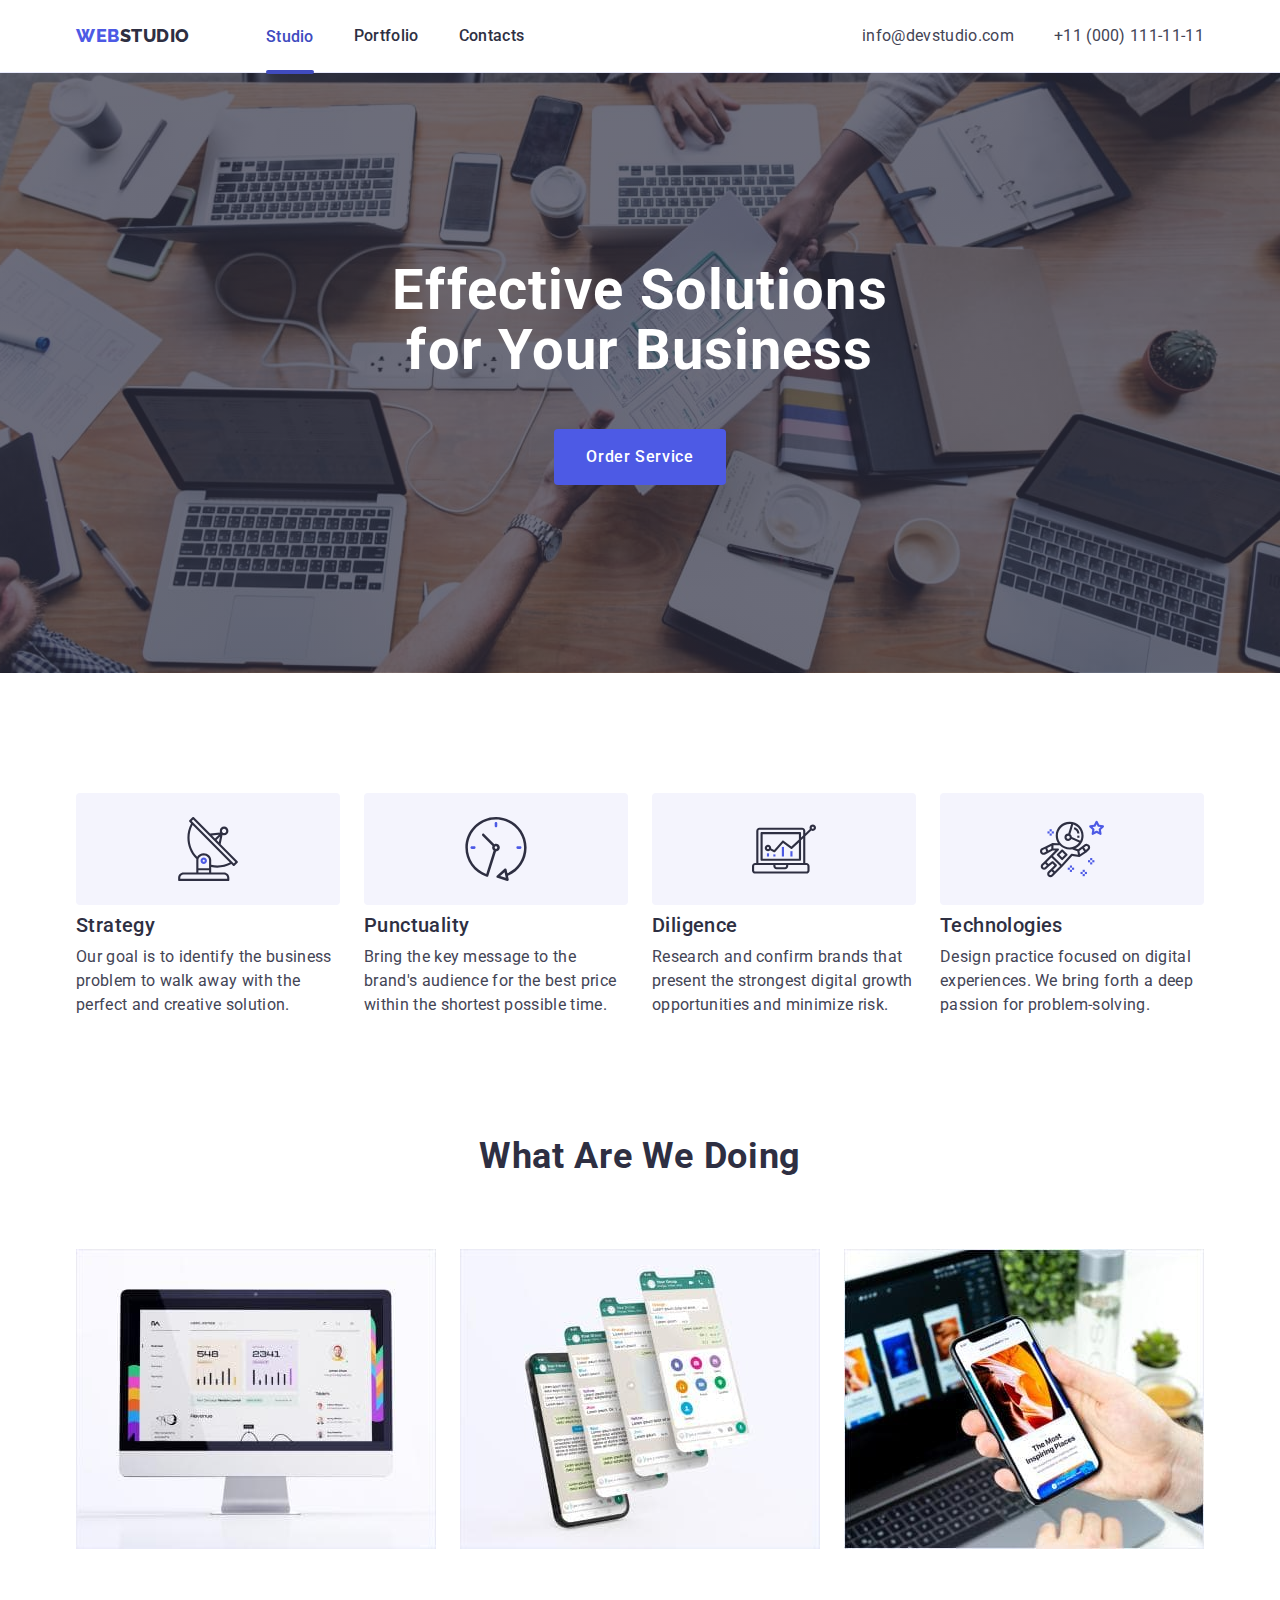
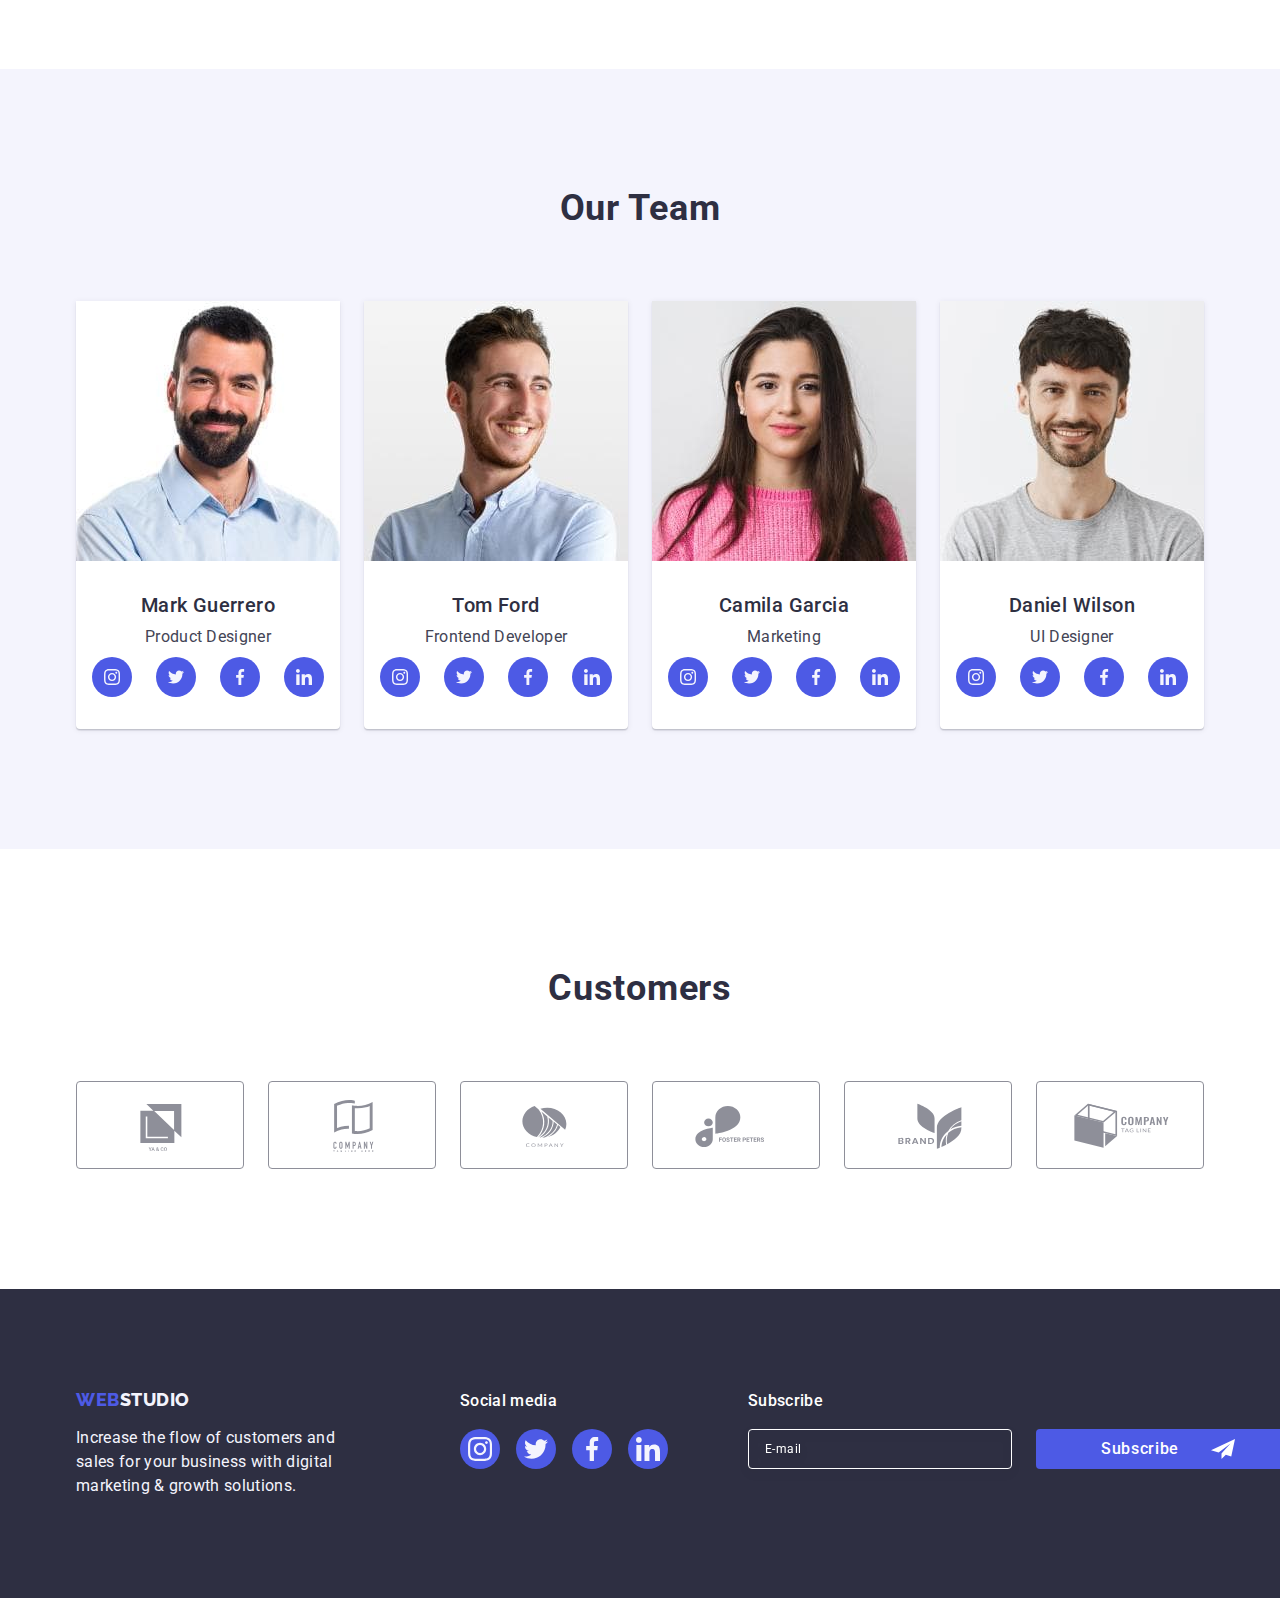
==== commit 1b248642: "Update index.html" ====
--- a/index.html
+++ b/index.html
@@ -379,8 +379,8 @@
                     <div class="ansver-modal-window">
                         <label class="label-modal-window" for="user-name">Name</label>
                             <div class="form-ansver-modal-window">
-                                <input class="input-ansver-modal-window" type="text" name="username" id="user-name" />
-                                <svg class="icon-ansver-modal-window" width="18" height="18">
+                                <input class="input-ansver-modal-window" type="text" name="user-name" id="user-name" />
+                                <svg class="icon-ansver-modal-window" width="18" height="24">
                                     <use href="./images/icons.svg#icon-person-black-18dp-1"></use>
                                 </svg>
                             </div>
@@ -389,8 +389,8 @@
                     <div class="ansver-modal-window">
                         <label class="label-modal-window" for="user-tel">Phone</label>
                             <div class="form-ansver-modal-window">
-                                <input class="input-ansver-modal-window" type="tel" name="usertel" id="user-tel" />
-                                <svg class="icon-ansver-modal-window" width="18" height="18">
+                                <input class="input-ansver-modal-window" type="tel" name="user-tel" id="user-tel" />
+                                <svg class="icon-ansver-modal-window" width="18" height="24">
                                     <use href="./images/icons.svg#icon-phone-black-18dp-1"></use>
                                 </svg>
                             </div>
@@ -399,20 +399,29 @@
                     <div class="ansver-modal-window">
                         <label class="label-modal-window" for="user-email">Email</label>
                             <div class="form-ansver-modal-window">
-                            <input class="input-ansver-modal-window" type="email" name="useremail" id="user-email" />
-                            <svg class="icon-ansver-modal-window" width="18" height="18">
+                            <input class="input-ansver-modal-window" type="email" name="user-email" id="user-email" />
+                            <svg class="icon-ansver-modal-window" width="18" height="24">
                             <use href="./images/icons.svg#icon-email-black-18dp-1"></use>
                         </svg>
                         </div>
                     </div>
 
-                    <label class="label-textarea-modal-window" for="comment">Comment</label>
-                    <textarea class="textarea-modal-window" id="comment" name="comment" placeholder="Text input"></textarea>
-                    
+                    <div class="modal-textarea">
+                    <label class="label-modal-window" for="user-comment">Comment</label>
+                    <textarea class="textarea-modal-window" id="user-comment" name="user-comment" placeholder="Text input"></textarea>
+                    </div>
+
                     <div class="all-checkbox">
-                    <label class="label-checkbox-modal-window" for="checkbox"></label>
-                    <input class="checkbox" type="checkbox" name="checkbox" id="checkbox" />
-                    <span class="text-checkbox">I accept the terms and conditions of the <span class="link-checkbox">Privacy Policy</span></span>
+                    <input class="checkbox visually-hidden" type="checkbox" name="user-privacy" id="user-privacy" value="true"/>
+                    <label class="label-checkbox-modal-window" for="user-privacy">
+                        <span class="icon-checkbox">
+                            <svg class="check-icon" width="10" height="8">
+                                <use href="./images/icons.svg#icon-Vector-1"></use>
+                            </svg>
+                        </span>
+                        I accept the terms and conditions of the     
+                        <a class="link-checkbox" href=""> Privacy Policy</a>
+                    </label>
                     </div>
 
                     <button class="modal-button" type="submit">Send</button>
--- a/css/styles.css
+++ b/css/styles.css
@@ -556,10 +556,8 @@
 .form-message-footer{
     border-radius: 4px;
     border: 1px solid #FFF;
-    box-shadow: 0px 4px 4px 0px rgba(0, 0, 0, 0.15);
     background-color: transparent;
-    max-width: 264px;
-    width: 100%;
+    width: 264px;
     height: 40px;
     font-size: 12px;
     font-style: normal;
@@ -568,6 +566,7 @@
     letter-spacing: 0.04em;
     color: #FFFFFF;
     padding: 8px 16px;
+    filter: drop-shadow(0px 4px 4px rgba(0, 0, 0, 0.15));
 }
 
 .form-message-footer::placeholder{
@@ -586,7 +585,7 @@
     background-color: #4D5AE5;
     border: none;
     border-radius: 4px;
-    max-width: 165px;
+    min-width: 165px;
     width: 100%;
     height: 40px;
     cursor: pointer;
@@ -607,6 +606,10 @@
     background-color: var(--title-button-hover);
 }
 
+.svg-footer-button{
+    margin-left: 16px;
+}
+
 .backdrop{
     background-color: rgba(46, 47, 66, 0.40);
     width: 100%;
@@ -625,7 +628,7 @@
 
 .modal-window{
     position: absolute;
-    padding: 24px;
+    padding: 72px 24px 24px 24px;
     top: 50%;
     left: 50%;
     transform: translate(-50%, -50%) scale(1);
@@ -674,28 +677,28 @@
     letter-spacing: 0.32px;
     color: #2E2F42;
     text-align: center;
-    padding-top: 48px;
-    padding-bottom: 8px;
     max-width: 360px;
     width: 100%;
+    margin-bottom: 16px;
 }
 
 .ansver-modal-window{
-    margin-top: 8px;
+    margin-bottom: 8px;
 }
 
 .form-ansver-modal-window{
     position: relative;
-    margin-top: 4px;
 }
 
 .label-modal-window{
     font-size: 12px;
     font-style: normal;
     font-weight: 400;
-    line-height: 1.167;
+    line-height: 1.17;
     letter-spacing: 0.48px;
     color: #8E8F99;
+    display: block;
+    margin-bottom: 4px;
 }
 
 .input-ansver-modal-window{
@@ -706,11 +709,11 @@
     background-color: transparent;
     outline: transparent;
     padding: 0 10px 0 38px;
-    transition: border 250ms cubic-bezier(0.4, 0, 0.2, 1);
+    transition: border-color 250ms cubic-bezier(0.4, 0, 0.2, 1);
 }
 
 .input-ansver-modal-window:focus{
-    border: 1px solid #4D5AE5;
+    border-color: #4D5AE5;
 }
 
 .icon-ansver-modal-window {
@@ -725,15 +728,8 @@
     fill: #4D5AE5;
 }
 
-.label-textarea-modal-window{
-    display: inline-block;
-    font-size: 12px;
-    font-style: normal;
-    font-weight: 400;
-    line-height: 1.167;
-    letter-spacing: 0.48px;
-    color: #8E8F99;
-    margin-top: 8px;
+.modal-textarea{
+    margin-bottom: 16px;
 }
 
 .textarea-modal-window{
@@ -745,11 +741,16 @@
     outline: transparent;
     margin-top: 4px;
     padding: 8px 16px;
-    transition: border 250ms cubic-bezier(0.4, 0, 0.2, 1);
+    transition: border-color 250ms cubic-bezier(0.4, 0, 0.2, 1);
+    font-size: 12px;
+    line-height: 1.17;
+    letter-spacing: 0.04em;
+    color: rgba(46, 47, 66, 0.4);
+    resize: none;
 }
 
 .textarea-modal-window:focus {
-    border: 1px solid #4D5AE5;
+    border-color: #4D5AE5;
 }
 
 .textarea-modal-window::placeholder{
@@ -764,10 +765,16 @@
 .label-checkbox-modal-window{
     display: inline-block;
     margin-top: 16px;
+    font-size: 12px;
+    line-height: 1.17;
+    letter-spacing: 0.04em;
+    color: #8e8f99;
+    display: flex;
+    align-items: center;
 }
 
 .all-checkbox{
-    position: relative;
+    margin-bottom: 24px;
 }
 
 .checkbox{
@@ -777,23 +784,34 @@
     border: 1px solid rgba(46, 47, 66, 0.40);
 }
 
-.text-checkbox{
-    color: #8E8F99;
-    font-size: 12px;
-    font-style: normal;
-    font-weight: 400;
-    line-height: 1.33;
-    letter-spacing: 0.48px;
+
+.link-checkbox{
+    color: #4D5AE5;
+}
+
+.icon-checkbox {
+    width: 16px;
+    height: 16px;
+    border: 1px solid rgba(46, 47, 66, 0.4);
+    border-radius: 2px;
+    transition: background-color 250ms cubic-bezier(0.4, 0, 0.2, 1), border 250ms cubic-bezier(0.4, 0, 0.2, 1), fill 250ms cubic-bezier(0.4, 0, 0.2, 1);
+    fill: transparent;
+    margin-right: 8px;
+    position: relative;
+}
+
+.checkbox:checked + .label-checkbox-modal-window span{
+    background-color: var(--title-button-hover);
+    border: none;
+    fill: var(--first-button-portfolio-normal);
+}
+
+.check-icon{
     position: absolute;
     top: 50%;
-    transform: translateY(-50%);
-    margin-left: 8px;
-}
-
-.link-checkbox{
-    color: #4D5AE5;
-    text-decoration-line: underline;
-    cursor: pointer;
+    left: 50%;
+    transform: translate(-50%, -50%);
+
 }
 
 .modal-button{
@@ -801,9 +819,8 @@
     width: 100%;
     max-height: 56px;
     height: 100%;
-    display:flex;
+    display: block;
     padding: 16px 32px;
-    border-color: #4D5AE5;
     border-radius: 4px;
     border: none;
     background-color: var(--title-button-normal);
@@ -815,6 +832,7 @@
     line-height: 1.5;
     letter-spacing: 0.04em;
     color: var(--title-text);
+    cursor: pointer;
     text-align: center;
     justify-content: center;
     align-items: center;
@@ -822,10 +840,10 @@
     transition: background-color 250ms cubic-bezier(0.4, 0, 0.2, 1);
 }
 
- .modal-button:hover,
- .modal-button:focus {
-     background-color: var(--title-button-hover);
- }
+.modal-button:hover,
+.modal-button:focus {
+    background-color: var(--title-button-hover);
+}
 
 
 
